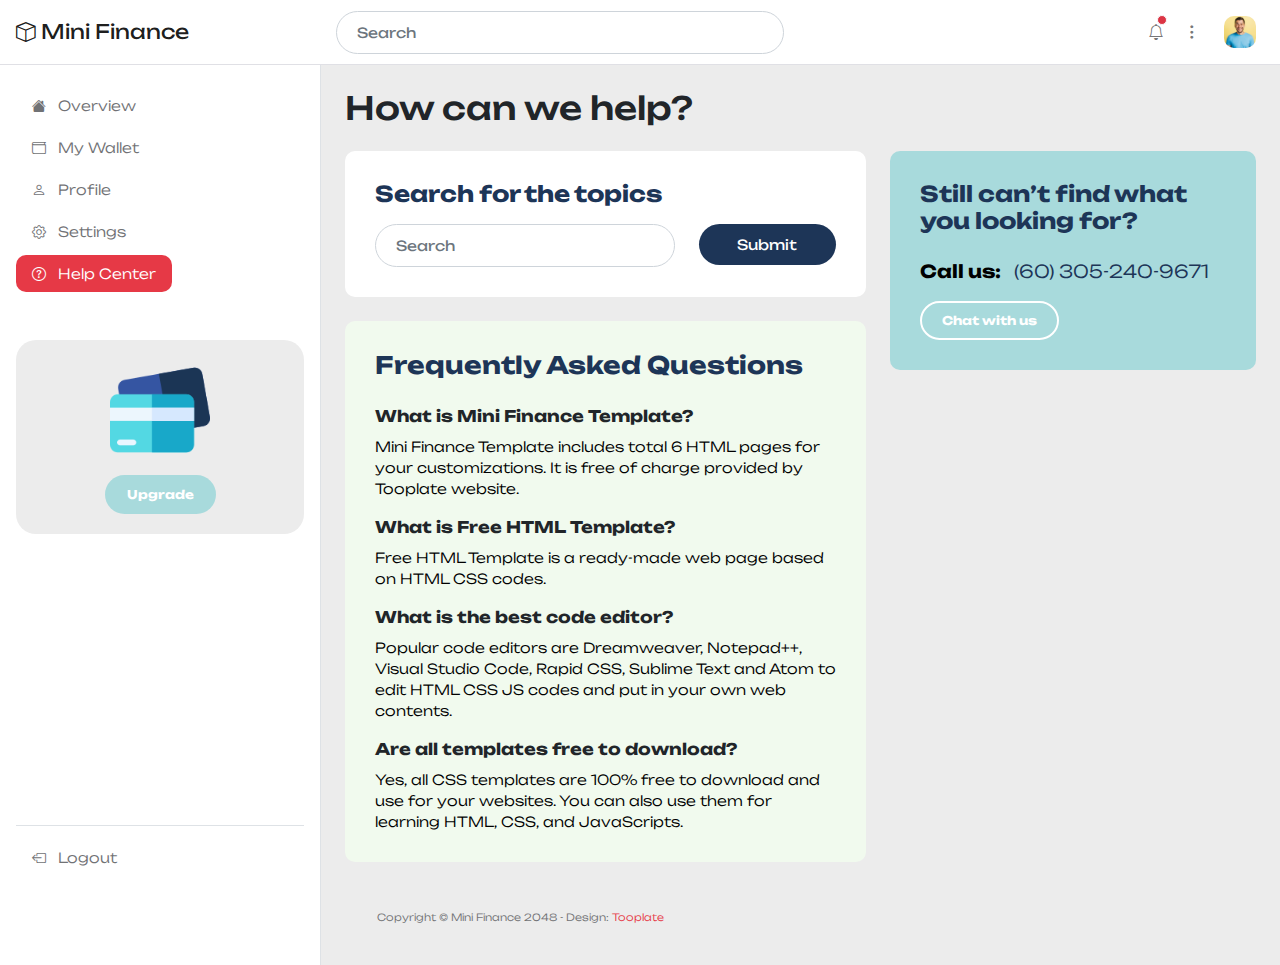
==== SafeGuardBank/src/main/resources/templates/help-center.html @ ced7edf8 "adding logic and controllers" ====
<!doctype html>
<html lang="en">
    <head>
        <meta charset="utf-8">
        <meta name="viewport" content="width=device-width, initial-scale=1">

        <meta name="description" content="">
        <meta name="author" content="">

        <title>Mini Finance - Help Center</title>

        <!-- CSS FILES -->      
        <link rel="preconnect" href="https://fonts.googleapis.com">
        
        <link rel="preconnect" href="https://fonts.gstatic.com" crossorigin>

        <link href="https://fonts.googleapis.com/css2?family=Unbounded:wght@300;400;700&display=swap" rel="stylesheet">

        <link href="../css/bootstrap.min.css" rel="stylesheet">

        <link href="../css/bootstrap-icons.css" rel="stylesheet">

        <link href="../css/tooplate-mini-finance.css" rel="stylesheet">
<!--

Tooplate 2135 Mini Finance

https://www.tooplate.com/view/2135-mini-finance

Bootstrap 5 Dashboard Admin Template

-->
    </head>
    
    <body>
        <header class="navbar sticky-top flex-md-nowrap">
            <div class="col-md-3 col-lg-3 me-0 px-3 fs-6">
                <a class="navbar-brand" href="index.html">
                    <i class="bi-box"></i>
                    Mini Finance
                </a>
            </div>

            <button class="navbar-toggler position-absolute d-md-none collapsed" type="button" data-bs-toggle="collapse" data-bs-target="#sidebarMenu" aria-controls="sidebarMenu" aria-expanded="false" aria-label="Toggle navigation">
                <span class="navbar-toggler-icon"></span>
            </button>

            <form class="custom-form header-form ms-lg-3 ms-md-3 me-lg-auto me-md-auto order-2 order-lg-0 order-md-0" action="#" method="get" role="form">
                <input class="form-control" name="search" type="text" placeholder="Search" aria-label="Search">
            </form>

            <div class="navbar-nav me-lg-2">
                <div class="nav-item text-nowrap d-flex align-items-center">
                    <div class="dropdown ps-3">
                        <a class="nav-link dropdown-toggle text-center" href="#" role="button" data-bs-toggle="dropdown" aria-expanded="false">
                            <i class="bi-bell"></i>
                            <span class="position-absolute start-100 translate-middle p-1 bg-danger border border-light rounded-circle">
                                <span class="visually-hidden">New alerts</span>
                            </span>
                        </a>

                        <ul class="dropdown-menu notifications-block-wrap bg-white shadow">
                            <small>Notifications</small>

                            <li class="notifications-block border-bottom pb-2 mb-2">
                                <a class="dropdown-item d-flex align-items-center" href="#">
                                    <div class="notifications-icon-wrap bg-success">
                                        <i class="notifications-icon bi-check-circle-fill"></i>
                                    </div>

                                    <div>
                                        <span>Your account has been created successfuly.</span>

                                        <p>12 days ago</p>
                                    </div>
                                </a>
                            </li>

                            <li class="notifications-block border-bottom pb-2 mb-2">
                                <a class="dropdown-item d-flex align-items-center" href="#">
                                    <div class="notifications-icon-wrap bg-info">
                                        <i class="notifications-icon bi-folder"></i>
                                    </div>

                                    <div>
                                        <span>Please check. We have sent a Daily report.</span>

                                        <p>10 days ago</p>
                                    </div>
                                </a>
                            </li>

                            <li class="notifications-block">
                                <a class="dropdown-item d-flex align-items-center" href="#">
                                    <div class="notifications-icon-wrap bg-danger">
                                        <i class="notifications-icon bi-question-circle"></i>
                                    </div>

                                    <div>
                                        <span>Account verification failed.</span>

                                        <p>1 hour ago</p>
                                    </div>
                                </a>
                            </li>
                        </ul>
                    </div>

                    <div class="dropdown ps-1">
                        <a class="nav-link dropdown-toggle text-center" href="#" role="button" data-bs-toggle="dropdown" aria-expanded="false">
                            <i class="bi-three-dots-vertical"></i>
                        </a>

                        <div class="dropdown-menu dropdown-menu-social bg-white shadow">
                            <div class="container">
                                <div class="row">
                                    <div class="col-lg-4 col-md-4 col-4">
                                        <a class="dropdown-item text-center" href="#">
                                            <img src="../images/social/search.png" class="profile-image img-fluid" alt="">
                                            <span class="d-block">Google</span>
                                        </a>
                                    </div>

                                    <div class="col-lg-4 col-md-4 col-4">
                                        <a class="dropdown-item text-center" href="#">
                                            <img src="../images/social/spotify.png" class="profile-image img-fluid" alt="">
                                            <span class="d-block">Spotify</span>
                                        </a>
                                    </div>

                                    <div class="col-lg-4 col-md-4 col-4">
                                        <a class="dropdown-item text-center" href="#">
                                            <img src="../images/social/telegram.png" class="profile-image img-fluid" alt="">
                                            <span class="d-block">Telegram</span>
                                        </a>
                                    </div>

                                    <div class="col-lg-4 col-md-4 col-4">
                                        <a class="dropdown-item text-center" href="#">
                                            <img src="../images/social/snapchat.png" class="profile-image img-fluid" alt="">
                                            <span class="d-block">Snapchat</span>
                                        </a>
                                    </div>

                                    <div class="col-lg-4 col-md-4 col-4">
                                        <a class="dropdown-item text-center" href="#">
                                            <img src="../images/social/tiktok.png" class="profile-image img-fluid" alt="">
                                            <span class="d-block">Tiktok</span>
                                        </a>
                                    </div>

                                    <div class="col-lg-4 col-md-4 col-4">
                                        <a class="dropdown-item text-center" href="#">
                                            <img src="../images/social/youtube.png" class="profile-image img-fluid" alt="">
                                            <span class="d-block">Youtube</span>
                                        </a>
                                    </div>
                                </div>
                            </div>
                        </div>
                    </div>

                    <div class="dropdown px-3">
                        <a class="nav-link dropdown-toggle" href="#" role="button" data-bs-toggle="dropdown" aria-expanded="false">
                            <img src="../images/medium-shot-happy-man-smiling.jpg" class="profile-image img-fluid" alt="">
                        </a>
                        <ul class="dropdown-menu bg-white shadow">
                            <li>
                                <div class="dropdown-menu-profile-thumb d-flex">
                                    <img src="../images/medium-shot-happy-man-smiling.jpg" class="profile-image img-fluid me-3" alt="">

                                    <div class="d-flex flex-column">
                                        <small>Thomas</small>
                                        <a href="#">thomas@site.com</a>
                                    </div>
                                </div>
                            </li>

                            <li>
                                <a class="dropdown-item" href="profile.html">
                                    <i class="bi-person me-2"></i>
                                    Profile
                                </a>
                            </li>

                            <li>
                                <a class="dropdown-item" href="setting.html">
                                    <i class="bi-gear me-2"></i>
                                    Settings
                                </a>
                            </li>

                            <li>
                                <a class="dropdown-item" href="help-center.html">
                                    <i class="bi-question-circle me-2"></i>
                                    Help
                                </a>
                            </li>

                            <li class="border-top mt-3 pt-2 mx-4">
                                <a class="dropdown-item ms-0 me-0" href="#">
                                    <i class="bi-box-arrow-left me-2"></i>
                                    Logout
                                </a>
                            </li>
                        </ul>
                    </div>
                </div>
            </div>
        </header>

        <div class="container-fluid">
            <div class="row">
                <nav id="sidebarMenu" class="col-md-3 col-lg-3 d-md-block sidebar collapse">
                    <div class="position-sticky py-4 px-3 sidebar-sticky">
                        <ul class="nav flex-column h-100">
                            <li class="nav-item">
                                <a class="nav-link" aria-current="page" href="index.html">
                                    <i class="bi-house-fill me-2"></i>
                                    Overview
                                </a>
                            </li>

                            <li class="nav-item">
                                <a class="nav-link" href="wallet.html">
                                    <i class="bi-wallet me-2"></i>
                                    My Wallet
                                </a>
                            </li>

                            <li class="nav-item">
                                <a class="nav-link" href="profile.html">
                                    <i class="bi-person me-2"></i>
                                    Profile
                                </a>
                            </li>

                            <li class="nav-item">
                                <a class="nav-link" href="setting.html">
                                    <i class="bi-gear me-2"></i>
                                    Settings
                                </a>
                            </li>

                            <li class="nav-item">
                                <a class="nav-link active" href="help-center.html">
                                    <i class="bi-question-circle me-2"></i>
                                    Help Center
                                </a>
                            </li>

                            <li class="nav-item featured-box mt-lg-5 mt-4 mb-4">
                                <img src="../images/credit-card.png" class="img-fluid" alt="">

                                <a class="btn custom-btn" href="#">Upgrade</a>
                            </li>

                            <li class="nav-item border-top mt-auto pt-2">
                                <a class="nav-link" href="#">
                                    <i class="bi-box-arrow-left me-2"></i>
                                    Logout
                                </a>
                            </li>
                        </ul>
                    </div>
                </nav>

                <main class="main-wrapper col-md-9 ms-sm-auto py-4 col-lg-9 px-md-4 border-start">
                    <div class="title-group mb-3">
                        <h1 class="h2 mb-0">How can we help?</h1>
                    </div>

                    <div class="row my-4">
                        <div class="col-lg-7 col-12">
                            <div class="custom-block bg-white">
                                <form class="custom-form search-form" action="#" method="post" role="form">
                                    <div class="row">
                                        <div class="col-lg-12 mb-2">
                                            <h6>Search for the topics</h6>
                                        </div>

                                        <div class="col-lg-8 col-md-8 col-12">
                                            <input class="form-control mb-lg-0 mb-md-0" name="search" type="text" placeholder="Search" aria-label="Search">
                                        </div>

                                        <div class="col-lg-4 col-md-4 col-12">
                                            <button type="submit" class="form-control">
                                                Submit
                                            </button>
                                        </div>
                                    </div>
                                </form>
                            </div>

                            <div class="custom-block custom-block-faq">
                                <h5 class="mb-4">Frequently Asked Questions</h5>

                                <strong class="d-block mb-2">What is Mini Finance Template?</strong>

                                <p>Mini Finance Template includes total 6 HTML pages for your customizations. It is free of charge provided by Tooplate website.</p>
                                
                                <strong class="d-block mt-3 mb-2">What is Free HTML Template?</strong>

                                <p>Free HTML Template is a ready-made web page based on HTML CSS codes.</p>

                                <strong class="d-block mt-3 mb-2">What is the best code editor?</strong>

                                <p>Popular code editors are Dreamweaver, Notepad++, Visual Studio Code, Rapid CSS, Sublime Text and Atom to edit HTML CSS JS codes and put in your own web contents.</p>

                                 <strong class="d-block mt-3 mb-2">Are all templates free to download?</strong>

                                 <p>Yes, all CSS templates are 100% free to download and use for your websites. You can also use them for learning HTML, CSS, and JavaScripts.</p>
                            </div>
                        </div>

                        <div class="col-lg-5 col-12">
                            <div class="custom-block custom-block-contact">
                                <h6 class="mb-4">Still can’t find what you looking for?</h6>

                                <p>
                                    <strong>Call us:</strong>
                                    <a href="tel: 305-240-9671" class="ms-2">
                                        (60) 
                                        305-240-9671
                                    </a>
                                </p>

                                <a href="#" class="btn custom-btn custom-btn-bg-white mt-3">
                                    Chat with us
                                </a>
                            </div>
                        </div>
                    </div>

                    <footer class="site-footer">
                        <div class="container">
                            <div class="row">
                                
                                <div class="col-lg-12 col-12">
                                    <p class="copyright-text">Copyright © Mini Finance 2048 
                                    - Design: <a rel="sponsored" href="https://www.tooplate.com" target="_blank">Tooplate</a></p>
                                </div>

                            </div>
                        </div>
                    </footer>
                </main>

            </div>
        </div>

        <!-- JAVASCRIPT FILES -->
        <script src="../js/jquery.min.js"></script>
        <script src="../js/bootstrap.bundle.min.js"></script>
        <script src="../js/custom.js"></script>

    </body>
</html>
---- SafeGuardBank/src/main/resources/css/tooplate-mini-finance.css ----
/*

Tooplate 2135 Mini Finance

https://www.tooplate.com/view/2135-mini-finance

*/

/*---------------------------------------
  CUSTOM PROPERTIES ( VARIABLES )             
-----------------------------------------*/
:root {
  --white-color:                  #ffffff;
  --primary-color:                #E63946;
  --secondary-color:              #F1FAEE;
  --section-bg-color:             #ececec;
  --primary-bg-color:             #E63946;
  --custom-btn-bg-color:          #A8DADC;
  --custom-btn-bg-hover-color:    #1D3557;
  --heading-color:                #1D3557;
  --dark-color:                   #000000;
  --p-color:                      #717275;
  --border-color:                 #e0e0e5;
  --link-hover-color:             #E63946;

  --body-font-family:             'Unbounded';

  --h1-font-size:                 74px;
  --h2-font-size:                 46px;
  --h3-font-size:                 32px;
  --h4-font-size:                 28px;
  --h5-font-size:                 24px;
  --h6-font-size:                 22px;
  --p-font-size:                  18px;
  --menu-font-size:               14px;
  --btn-font-size:                12px;
  --copyright-font-size:          10px;

  --border-radius-large:          100px;
  --border-radius-medium:         20px;
  --border-radius-small:          10px;

  --font-weight-light:            300;
  --font-weight-normal:           400;
  --font-weight-bold:             700;
}

body {
  background-color: var(--white-color);
  font-family: var(--body-font-family); 
}


/*---------------------------------------
  TYPOGRAPHY               
-----------------------------------------*/

h2,
h3,
h4,
h5,
h6 {
  color: var(--heading-color);
}

h1,
h2,
h3,
h4,
h5,
h6 {
  font-weight: var(--font-weight-bold);
}

h1 {
  font-size: var(--h1-font-size);
}

h2 {
  font-size: var(--h2-font-size);
}

h3 {
  font-size: var(--h3-font-size);
}

h4 {
  font-size: var(--h4-font-size);
}

h5 {
  font-size: var(--h5-font-size);
}

h6 {
  font-size: var(--h6-font-size);
}

p {
  color: var(--p-color);
  font-size: var(--p-font-size);
  font-weight: var(--font-weight-light);
}

ul li {
  color: var(--p-color);
  font-size: var(--p-font-size);
  font-weight: var(--font-weight-light);
}

a, 
button {
  touch-action: manipulation;
  transition: all 0.3s;
}

a {
  display: inline-block;
  color: var(--primary-color);
  text-decoration: none;
}

a:hover {
  color: var(--link-hover-color);
}

b,
strong {
  font-weight: var(--font-weight-bold);
}


/*---------------------------------------
  SECTION               
-----------------------------------------*/
.main-wrapper {
  background: var(--section-bg-color);
  min-height: calc(100vh - 65px);
}

.section-padding {
  padding: 100px 50px;
}

.title-group small {
  font-weight: var(--font-weight-light);
}

.custom-block.section-bg,
.section-bg {
  background-color: var(--section-bg-color);
}

.custom-block.primary-bg {
  background: var(--primary-bg-color);
}

.featured-box {
  background-color: var(--section-bg-color);
  border-radius: var(--border-radius-medium);
  padding: 20px;
  text-align: center;
}

.featured-box img {
  display: block;
  margin: auto;
  margin-bottom: 15px;
  width: 100px;
  height: auto;
}


/*---------------------------------------
  TAB BAR              
-----------------------------------------*/
.tab-content {
  background-color: var(--white-color);
  border-radius: var(--border-radius-medium);
}

.nav-tabs {
  border-bottom: 1px solid var(--border-color);
  margin-bottom: 35px;
}

.nav-tabs .nav-link {
  border-radius: 0;
  border-top: 0;
  border-right: 0;
  border-left: 0;
  color: var(--p-color);
  font-size: var(--menu-font-size);
  font-weight: var(--font-weight-normal);
  padding: 15px 25px;
  transition: all 0.3s;
}

.nav-tabs .nav-item.show .nav-link, 
.nav-tabs .nav-link.active,
.nav-tabs .nav-link:focus, 
.nav-tabs .nav-link:hover {
  border-bottom-color: var(--primary-color);
  color: var(--primary-color);
}


/*---------------------------------------
  PROFILE IMAGE              
-----------------------------------------*/
.profile-image {
  border-radius: var(--border-radius-small);
  width: 32px;
  height: 32px;
  object-fit: cover;
}

.custom-block-profile-image-wrap {
  max-width: 95.71px;
  margin: auto;
  position: relative;
}

.custom-block-profile-front .custom-block-profile-image-wrap {
  max-width: 130px;
}

.custom-block-profile-front .custom-block-profile-image {
  width: 130px;
  height: 130px;
}

.custom-block-profile-image {
  border-radius: var(--border-radius-large);
  display: block;
  margin: auto;
  width: 95.71px;
  height: 95.71px;
  object-fit: cover;
}

.custom-block .profile-image {
  border-radius: var(--border-radius-medium);
  width: 64px;
  height: 64px;
  margin-right: 10px;
  margin-bottom: 10px;
}

.profile-rounded {
  background: var(--white-color);
  border-radius: var(--border-radius-medium);
  display: inline-block;
  vertical-align: top;
  width: 64px;
  height: 64px;
  text-align: center;
}

.profile-rounded-icon {
  font-size: var(--h2-font-size);
}

.dropdown-menu-profile-thumb {
  margin: 15px 25px;
}

.dropdown-menu-profile-thumb small,
.dropdown-menu-profile-thumb a {
  font-size: var(--btn-font-size);
}

.dropdown-menu.dropdown-menu-social {
  min-width: 340px;
}

.dropdown-menu-social .profile-image {
  margin-bottom: 5px;
}

.dropdown .dropdown-menu-social span {
  font-size: var(--btn-font-size);
}

.dropdown .dropdown-menu-social .dropdown-item {
  display: block;
  margin: auto;
  margin-bottom: 5px;
  padding-right: 0;
  padding-left: 0;
}

.dropdown .dropdown-menu-social .dropdown-item:hover {
  background: var(--section-bg-color);
  color: var(--p-color);
}


/*---------------------------------------
  NOTIFICATIONS ICON              
-----------------------------------------*/
.dropdown-menu.notifications-block-wrap {
  min-width: 465px;
}

.notifications-block-wrap small {
  background: var(--custom-btn-bg-color);
  display: block;
  padding: 15px 30px;
  margin-top: -15px;
  margin-bottom: 10px;
}

.notifications-block p {
  font-size: var(--btn-font-size);
  margin-bottom: 0;
}

.notifications-block span {
  white-space: normal;
}

.dropdown .notifications-block .dropdown-item:hover {
  background: transparent;
  color: var(--dark-color);
}

.notifications-icon-wrap {
  background: var(--section-bg-color);
  border-radius: var(--border-radius-medium);
  width: 32px;
  min-width: 32px;
  height: 32px;
  line-height: 32px;
  text-align: center;
  margin-right: 10px;
}

.notifications-icon {
  font-size: var(--p-font-size);
  color: var(--white-color);
}


/*---------------------------------------
  CUSTOM BUTTON               
-----------------------------------------*/
.custom-btn {
  background: var(--custom-btn-bg-color);
  border: 2px solid transparent;
  border-radius: var(--border-radius-large);
  color: var(--white-color);
  font-size: var(--btn-font-size);
  font-weight: var(--font-weight-bold);
  line-height: normal;
  transition: all 0.3s;
  padding: 10px 20px;
}

.custom-btn:hover {
  background: var(--custom-btn-bg-hover-color);
  color: var(--white-color);
}

.custom-border-btn {
  background: transparent;
  border: 2px solid var(--custom-btn-bg-color);
  color: var(--custom-btn-bg-color);
}

.custom-btn-bg-white {
  border-color: var(--white-color);
  color: var(--white-color);
}

.custom-btn-italic {
  font-style: italic;
}


/*---------------------------------------
  NAVIGATION              
-----------------------------------------*/
.sidebar {
  background: var(--white-color);
  position: fixed;
  top: 0;
  bottom: 0;
  left: 0;
  z-index: 100;
  padding: 58px 0 0;
}

.sidebar-sticky {
  height: calc(100vh - 58px);
  overflow-x: hidden;
  overflow-y: auto;
  position: relative;
}

.logo-image {
  width: 32px;
  height: auto;
}

.navbar {
  background: var(--white-color);
  border-bottom: 1px solid var(--border-color);
  padding-top: 8px;
  padding-bottom: 8px;
}

.navbar .nav-link {
  position: relative;
}

.navbar .header-form {
  width: 35%;
}

.navbar .header-form .form-control {
  margin-bottom: 0;
}

.navbar .dropdown-toggle::after {
  display: none;
}

.dropdown-menu {
  overflow: hidden;
  min-width: 240px;
  padding-top: 15px;
  padding-bottom: 15px;
}

.dropdown-toggle {
  width: 32px;
}

.dropdown-toggle .start-100 {
  top: 8px;
  left: 68%!important;
}

.dropdown .dropdown-item {
  border-radius: var(--border-radius-small);
  color: var(--p-color);
  font-size: var(--menu-font-size);
  font-weight: var(--font-weight-light);
  display: inline-block;
  margin-right: 15px;
  margin-left: 15px;
  padding-top: 7px;
  padding-bottom: 7px;
  width: auto;
}

.dropdown .dropdown-item:hover {
  background: var(--primary-color);
  color: var(--white-color);
}

.navbar-nav .dropdown-menu {
  border-color: transparent;
  border-radius: var(--border-radius-small);
  position: absolute;
}

.dropdown-menu[data-bs-popper] {
  right: 0;
  left: auto;
}

#sidebarMenu .nav {
  flex-wrap: inherit;
}

#sidebarMenu .nav-link {
  border-radius: var(--border-radius-small);
  color: var(--p-color);
  font-size: var(--menu-font-size);
  display: inline-block;
  position: relative;
  margin-top: 5px;
}

#sidebarMenu .nav-link.active, 
#sidebarMenu .nav-link:hover {
  background: var(--primary-color);
  color: var(--white-color);
}

.navbar-toggler {
  background: var(--primary-color);
  border-radius: var(--border-radius-small);
  position: fixed;
  top: 0;
  bottom: 0;
  right: 0;
  z-index: 222;
  border: 0;
  padding: 0;
  cursor: pointer;
  margin: 10px;
  width: 40px;
  height: 40px;
  outline: none;
}

.navbar-toggler:focus {
  outline: none;
  box-shadow: none;
}

.navbar-toggler[aria-expanded="true"] .navbar-toggler-icon {
  background: transparent;
}

.navbar-toggler[aria-expanded="true"] .navbar-toggler-icon:before,
.navbar-toggler[aria-expanded="true"] .navbar-toggler-icon:after {
  transition: top 300ms 50ms ease, -webkit-transform 300ms 350ms ease;
  transition: top 300ms 50ms ease, transform 300ms 350ms ease;
  transition: top 300ms 50ms ease, transform 300ms 350ms ease, -webkit-transform 300ms 350ms ease;
  top: 0;
}

.navbar-toggler[aria-expanded="true"] .navbar-toggler-icon:before {
  transform: rotate(45deg);
}

.navbar-toggler[aria-expanded="true"] .navbar-toggler-icon:after {
  transform: rotate(-45deg);
}

.navbar-toggler .navbar-toggler-icon {
  background: var(--white-color);
  transition: background 10ms 300ms ease;
  display: block;
  margin: auto;
  width: 23px;
  height: 2px;
  position: relative;
}

.navbar-toggler .navbar-toggler-icon:before,
.navbar-toggler .navbar-toggler-icon:after {
  transition: top 300ms 350ms ease, -webkit-transform 300ms 50ms ease;
  transition: top 300ms 350ms ease, transform 300ms 50ms ease;
  transition: top 300ms 350ms ease, transform 300ms 50ms ease, -webkit-transform 300ms 50ms ease;
  position: absolute;
  right: 0;
  left: 0;
  background: var(--white-color);
  width: 23px;
  height: 2px;
  content: '';
}

.navbar-toggler .navbar-toggler-icon::before {
  top: -8px;
}

.navbar-toggler .navbar-toggler-icon::after {
  top: 8px;
}


/*---------------------------------------
  CUSTOM BLOCK               
-----------------------------------------*/
.custom-block {
  background: var(--secondary-color);
  border-radius: var(--border-radius-small);
  position: relative;
  overflow: hidden;
  margin-bottom: 24px;
  padding: 30px;
}

.custom-block h2,
.custom-block p {
  position: relative;
  z-index: 2;
}

.custom-block-balance::before {
  content: "";
  background: var(--custom-btn-bg-color);
  background: #ff0000;
  border-radius: 100%;
  width: 200px;
  height: 200px;
  position: absolute;
  top: -65px;
  right: -25px;
  transform: rotate(-25deg);
}

.custom-block-balance::after {
  content: "";
  background: var(--primary-color);
  background: #ffa500;
  border-radius: 100%;
  width: 180px;
  height: 180px;
  position: absolute;
  top: -75px;
  right: -25px;
  transform: rotate(-25deg);
}

.custom-block-edit-icon {
  background: var(--primary-color);
  border-radius: var(--border-radius-large);
  color: var(--white-color);
  width: 35px;
  height: 35px;
  line-height: 35px;
  text-align: center;
}

.custom-block-edit-icon:hover {
  background: var(--custom-btn-bg-color);
  color: var(--white-color);
}

.custom-block-profile .custom-block-edit-icon {
  position: absolute;
  bottom: 0;
  right: 0;
}

.custom-block-profile-front .custom-block-edit-icon {
  bottom: 10px;
}

.custom-block-bottom {
  background: var(--custom-btn-bg-color);
  text-align: center;
}

.custom-block.custom-block-bottom small {
  text-transform: none;
}

.custom-block-bottom-item {
  flex: auto;
}

.custom-block-icon {
  background: var(--secondary-color);
  border-radius: var(--border-radius-medium);
  font-size: var(--h6-font-size);
  width: 55px;
  height: 55px;
  line-height: 55px;
  text-align: center;
  color: var(--dark-color);
  display: block;
  margin: auto;
  margin-bottom: 10px;
  transition: all 0.3s;
}

.custom-block-icon:hover {
  background: var(--custom-btn-bg-hover-color);
  color: var(--white-color);
}

.custom-block p {
  color: var(--dark-color);
  margin-bottom: 0;
}

.custom-block small {
  color: var(--p-color);
  font-size: var(--btn-font-size);
  text-transform: uppercase;
}

.custom-block-numbers {
  margin-bottom: 10px;
}

.custom-block-numbers span {
  color: var(--dark-color);
  display: inline-block;
  vertical-align: middle;
  font-size: var(--p-font-size);
  margin-right: 10px;
  position: relative;
  top: 3px;
}

.custom-block-image {
  border: 10px solid var(--primary-color);
  border-radius: 100%;
  position: absolute;
  top: -60px;
  right: 20px;
  left: 0;
  width: 120px;
  height: 120px;
  margin: auto;
  object-fit: cover;
}

.custom-block-exchange,
.custom-block-contact {
  background: var(--custom-btn-bg-color);
}

.custom-block-exchange .border-bottom {
  border-bottom: 1px solid #c6e5e7 !important;
}

.custom-block-exchange h6 {
  font-size: var(--menu-font-size);
  font-weight: var(--font-weight-normal);
}

.custom-block-exchange p + h6 {
  color: var(--p-color);
}

.exchange-image {
  border-radius: var(--border-radius-small);
  width: 64px;
  height: auto;
  margin-right: 15px;
}

.custom-block-transations p {
  font-size: var(--menu-font-size);
  margin-bottom: 0;
}

.custom-block-transations small {
  text-transform: none;
}

.custom-block-transations p a {
  color: var(--dark-color);
}

.custom-block-transations p a:hover {
  color: var(--primary-color);
}

.custom-block-transation-detail h6,
.custom-block-transation-detail-item p {
  font-size: var(--menu-font-size);
}

.custom-block-transation-detail-item {
  flex: auto;
}

.custom-block-faq p {
  font-size: var(--menu-font-size);
}

.custom-block-contact p a {
  color: var(--heading-color);
}

.custom-block-contact p a:hover {
  color: var(--white-color);
}

.custom-block-profile p {
  font-size: var(--menu-font-size);
}

.custom-block-profile span,
.custom-block-profile p a {
  color: var(--p-color);
  max-width: 200px;
}

.custom-block-profile p a:hover {
  color: var(--primary-color);
}

.custom-block-profile strong {
  min-width: 125px;
  margin-right: 10px;
}


/*---------------------------------------
  SEARCH, PROFILE FORM               
-----------------------------------------*/
.profile-form .input-group .form-control {
  background: #e9ecef;
}

.profile-form .profile-image {
  width: 52px;
  height: 52px;
}

.profile-form .input-group:not(.has-validation)>:not(:last-child):not(.dropdown-toggle):not(.dropdown-menu):not(.form-floating) {
  border-radius: var(--border-radius-medium);
}

.profile-form .input-group>:not(:first-child):not(.dropdown-menu):not(.valid-tooltip):not(.valid-feedback):not(.invalid-tooltip):not(.invalid-feedback) {
  margin-left: 0;
  border-radius: var(--border-radius-medium);
}


/*---------------------------------------
  ACCOUNT TABLE               
-----------------------------------------*/
.account-table {
  background: var(--section-bg-color);
  border-radius: var(--border-radius-small);
  position: relative;
  overflow: hidden;
}

.account-table>:not(caption)>*>* {
  border-bottom: 0;
  padding: 15px 10px;
}

.account-table thead {
  background: var(--custom-btn-bg-color);
}

.account-table th,
.account-table tr {
  font-size: var(--btn-font-size);
  padding: 15px 10px;
}

.account-table th {
  padding: 12px 15px;
}

.account-table tr {
  font-weight: var(--font-weight-normal);
}

.account-table tbody tr:nth-child(odd) {
  background: var(--white-color);
}

.badge {
  border-radius: var(--border-radius-large);
  font-weight: var(--font-weight-normal);
  line-height: normal;
  padding-right: 10px;
  padding-left: 10px;
  padding-bottom: 4px;
}


/*---------------------------------------
  PAGINATION              
-----------------------------------------*/
.pagination {
  margin-top: 20px;
}

.page-link {
  border-radius: var(--border-radius-medium);
  color: var(--p-color);
  font-size: var(--btn-font-size);
  margin: 0 5px;
  padding: 10px 20px;
}

.page-link:hover,
.page-item:first-child .page-link:hover,
.page-item:last-child .page-link:hover {
  background-color: var(--custom-btn-bg-color);
  color: var(--white-color);
}

.page-item:not(:first-child) .page-link {
  margin-left: 10px;
}

.page-item:first-child .page-link {
  margin-right: 10px;
}

.page-item:first-child .page-link,
.page-item:last-child .page-link {
  border-radius: var(--border-radius-medium);
  font-weight: var(--font-weight-bold);
  margin-left: 15px;
}

.active>.page-link, .page-link.active {
  background-color: var(--custom-btn-bg-color);
  border-color: var(--secondary-color);
}


/*---------------------------------------
  CUSTOM FORM               
-----------------------------------------*/
.custom-form .form-control {
  color: var(--p-color);
  border-radius: var(--border-radius-large);
  font-size: var(--menu-font-size);
  margin-bottom: 24px;
  padding: 10px 20px;
  outline: none;
  transition: all 0.3s;
}

.form-check-input:checked {
  background-color: var(--custom-btn-bg-hover-color);
  border-color: var(--custom-btn-bg-hover-color);
}

.form-check-label {
  color: var(--p-color);
}

.custom-form .form-control:hover,
.custom-form .form-control:focus {
  background: var(--section-bg-color);
  border-color: transparent;
}

.custom-form button[type="button"],
.custom-form button[type="submit"] {
  border-radius: var(--border-radius-large);
  font-size: var(--menu-font-size);
  transition: all 0.3s;
  margin-bottom: 0;
}

.custom-form button[type="submit"] {
  background: var(--custom-btn-bg-hover-color);
  border: none;
  color: var(--white-color);
}

.custom-form button[type="submit"]:hover,
.custom-form button[type="submit"]:focus {
  background: var(--custom-btn-bg-color);
  border-color: transparent;
}


/*---------------------------------------
  SITE FOOTER              
-----------------------------------------*/
.site-footer {
  padding-right: 20px;
  padding-left: 20px;
}

.copyright-text {
  font-size: var(--copyright-font-size);
}


/*---------------------------------------
  RESPONSIVE STYLES               
-----------------------------------------*/
@media screen and (max-width: 1200px) {
  h1 {
    font-size: 62px;
  }
}

@media screen and (max-width: 991px) {
  h1 {
    font-size: 54px;
  }

  h2 {
    font-size: 36px;
  }

  h3 {
    font-size: 32px;
  }

  h4 {
    font-size: 28px;
  }

  h5 {
    font-size: 20px;
  }

  h6 {
    font-size: 18px;
  }
}


@media screen and (max-width: 767px) {
  #sidebarMenu {
    top: 60px;
  }

  .sidebar-sticky {
    top: 117px;
    height: calc(100vh - 117px);
  }

  .navbar .header-form {
    width: 100%;
    margin: 10px;
  }

  .navbar .nav-link {
    padding-top: 7px;
  }

  .navbar-nav .dropdown:last-child {
    margin-right: 50px;
  }
}


@media screen and (max-width: 580px) {
  .navbar-nav .dropdown-menu {
    width: 95%;
    min-width: 240px;
    margin: auto;
    top: 60px;
    right: 0;
    left: 0;
  }

  .dropdown-menu[data-bs-popper] {
    top: 60px;
    right: 0;
    left: 0;
  }

  .dropdown, .dropdown-center, .dropend, .dropstart, .dropup, .dropup-center {
    position: inherit;
  }
}


@media screen and (max-width: 480px) {
  h1 {
    font-size: 38px;
  }

  h2 {
    font-size: 28px;
  }

  h3 {
    font-size: 26px;
  }

  h4 {
    font-size: 22px;
  }

  h5 {
    font-size: 20px;
  }

  .navbar-nav .dropdown-menu {
    width: 95%;
    min-width: 240px;
    margin: auto;
    top: 60px;
    right: 0;
    left: 0;
  }

  .dropdown-menu[data-bs-popper] {
    top: 60px;
    right: 0;
    left: 0;
  }

  .dropdown, .dropdown-center, .dropend, .dropstart, .dropup, .dropup-center {
    position: inherit;
  }

  .navbar-brand,
  .custom-block p {
    font-size: var(--menu-font-size);
  }

  .custom-block .profile-image {
    width: 32px;
    height: 32px;
  }

  .profile-form .profile-image {
    width: 42px;
    height: 42px;
  }

  .custom-block-bottom-item {
    flex: 35%;
    margin-top: 5px;
    margin-bottom: 5px;
  }

  .custom-block-profile-image-wrap {
    max-width: 100px;
  }

  .custom-block-profile-front .custom-block-profile-image,
  .custom-block-profile-image {
    width: 100px;
    height: 100px;
  }

  .custom-block-profile .custom-block-edit-icon {
    bottom: 10px;
  }

  .nav-tabs {
    margin-bottom: 25px;
  }

  .nav-tabs .nav-link {
    padding: 10px;
  }

  .nav-tabs .nav-link,
  .custom-block-exchange h6 {
    font-size: var(--btn-font-size);
  }

  .exchange-image {
    width: 42px;
  }

  .profile-rounded {
    width: 32px;
    height: 32px;
  }

  .profile-rounded-icon {
    font-size: var(--h6-font-size);
  }
}
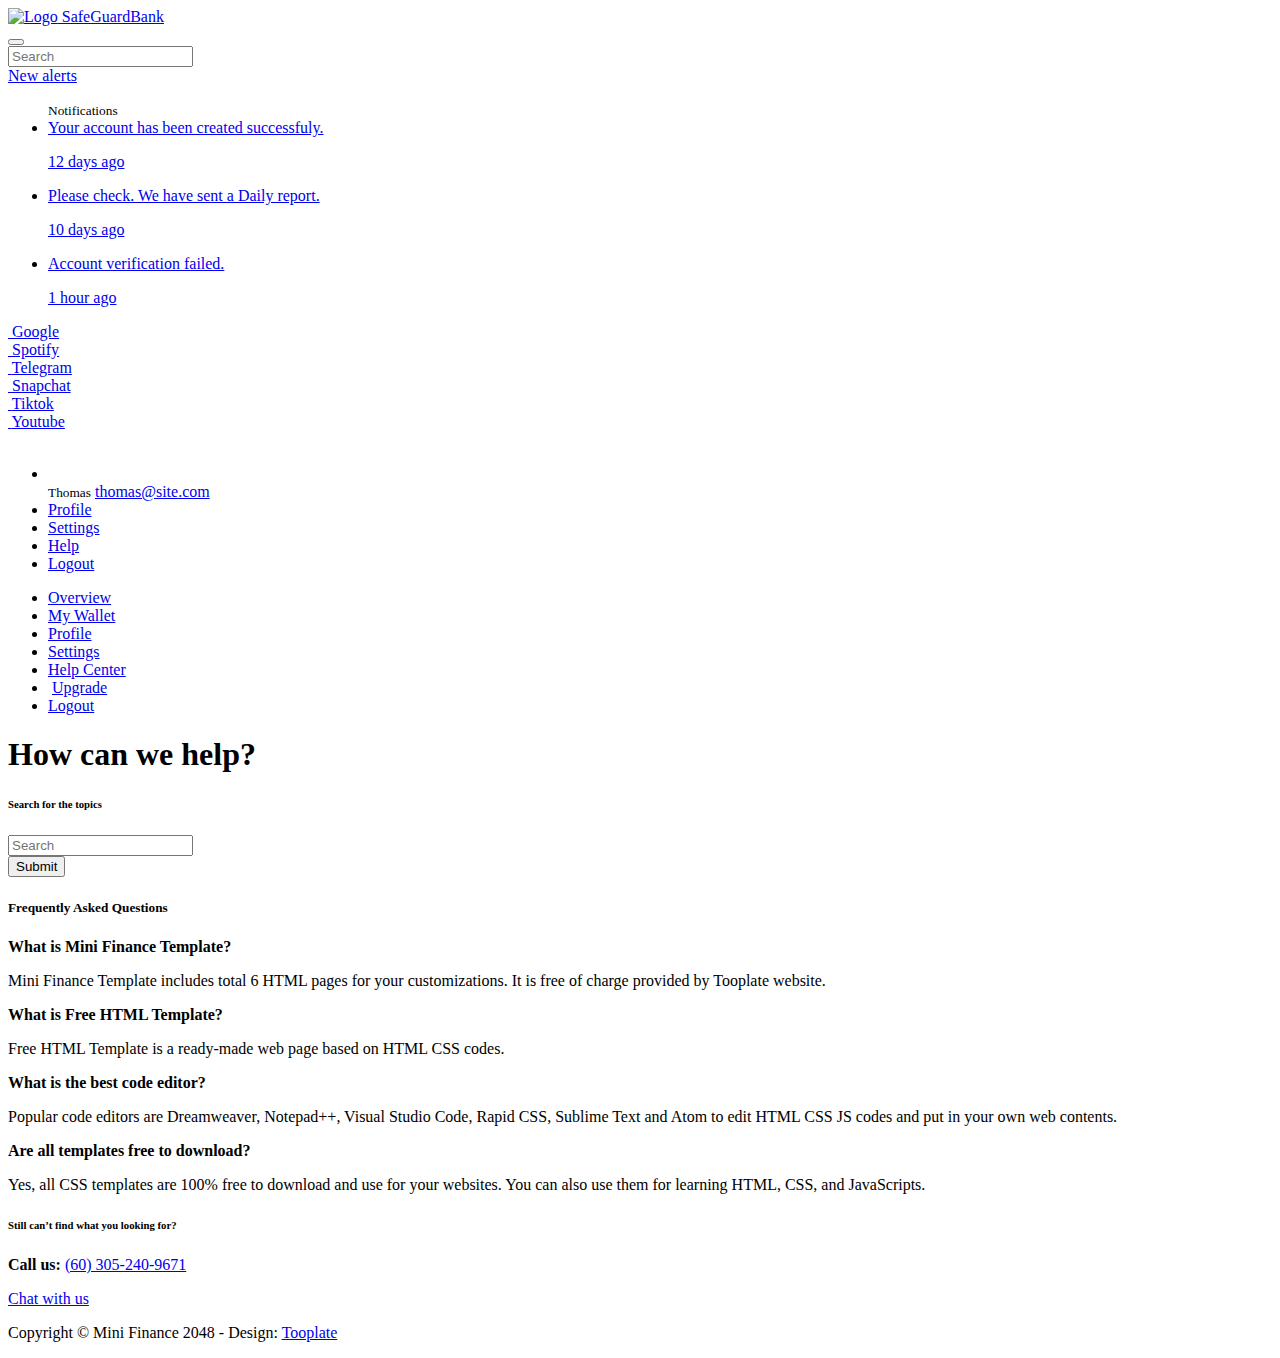
==== commit 31ea5f0e: "adding card model and light refactor on the html & css" ====
--- a/SafeGuardBank/src/main/resources/templates/help-center.html
+++ b/SafeGuardBank/src/main/resources/templates/help-center.html
@@ -7,7 +7,7 @@
         <meta name="description" content="">
         <meta name="author" content="">
 
-        <title>Mini Finance - Help Center</title>
+        <title>SafeGuardBank - Help Center</title>
 
         <!-- CSS FILES -->      
         <link rel="preconnect" href="https://fonts.googleapis.com">
@@ -16,11 +16,11 @@
 
         <link href="https://fonts.googleapis.com/css2?family=Unbounded:wght@300;400;700&display=swap" rel="stylesheet">
 
-        <link href="../css/bootstrap.min.css" rel="stylesheet">
-
-        <link href="../css/bootstrap-icons.css" rel="stylesheet">
-
-        <link href="../css/tooplate-mini-finance.css" rel="stylesheet">
+        <link th:href="@{/css/bootstrap.min.css}" rel="stylesheet">
+
+        <link th:href="@{/css/bootstrap-icons.css}" rel="stylesheet">
+
+        <link th:href="@{/css/tooplate-mini-finance.css}" rel="stylesheet">
 <!--
 
 Tooplate 2135 Mini Finance
@@ -35,9 +35,9 @@
     <body>
         <header class="navbar sticky-top flex-md-nowrap">
             <div class="col-md-3 col-lg-3 me-0 px-3 fs-6">
-                <a class="navbar-brand" href="index.html">
-                    <i class="bi-box"></i>
-                    Mini Finance
+                <a class="navbar-brand d-flex align-items-center" href="index.html" style="text-align: center">
+                    <img th:src="@{/images/safe-guard-bank-logo.png}" alt="Logo" style="height: 35px; width: 40px; padding-bottom: 2px" class="d-inline-block align-text-top me-2 safe-guard-bank-logo">
+                    SafeGuardBank
                 </a>
             </div>
 
@@ -116,42 +116,42 @@
                                 <div class="row">
                                     <div class="col-lg-4 col-md-4 col-4">
                                         <a class="dropdown-item text-center" href="#">
-                                            <img src="../images/social/search.png" class="profile-image img-fluid" alt="">
+                                            <img th:src="@{/images/social/search.png}" class="profile-image img-fluid" alt="">
                                             <span class="d-block">Google</span>
                                         </a>
                                     </div>
 
                                     <div class="col-lg-4 col-md-4 col-4">
                                         <a class="dropdown-item text-center" href="#">
-                                            <img src="../images/social/spotify.png" class="profile-image img-fluid" alt="">
+                                            <img th:src="@{/images/social/spotify.png}" class="profile-image img-fluid" alt="">
                                             <span class="d-block">Spotify</span>
                                         </a>
                                     </div>
 
                                     <div class="col-lg-4 col-md-4 col-4">
                                         <a class="dropdown-item text-center" href="#">
-                                            <img src="../images/social/telegram.png" class="profile-image img-fluid" alt="">
+                                            <img th:src="@{/images/social/telegram.png}" class="profile-image img-fluid" alt="">
                                             <span class="d-block">Telegram</span>
                                         </a>
                                     </div>
 
                                     <div class="col-lg-4 col-md-4 col-4">
                                         <a class="dropdown-item text-center" href="#">
-                                            <img src="../images/social/snapchat.png" class="profile-image img-fluid" alt="">
+                                            <img th:src="@{/images/social/snapchat.png}" class="profile-image img-fluid" alt="">
                                             <span class="d-block">Snapchat</span>
                                         </a>
                                     </div>
 
                                     <div class="col-lg-4 col-md-4 col-4">
                                         <a class="dropdown-item text-center" href="#">
-                                            <img src="../images/social/tiktok.png" class="profile-image img-fluid" alt="">
+                                            <img th:src="@{/images/social/tiktok.png}" class="profile-image img-fluid" alt="">
                                             <span class="d-block">Tiktok</span>
                                         </a>
                                     </div>
 
                                     <div class="col-lg-4 col-md-4 col-4">
                                         <a class="dropdown-item text-center" href="#">
-                                            <img src="../images/social/youtube.png" class="profile-image img-fluid" alt="">
+                                            <img th:src="@{/images/social/youtube.png}" class="profile-image img-fluid" alt="">
                                             <span class="d-block">Youtube</span>
                                         </a>
                                     </div>
@@ -162,12 +162,12 @@
 
                     <div class="dropdown px-3">
                         <a class="nav-link dropdown-toggle" href="#" role="button" data-bs-toggle="dropdown" aria-expanded="false">
-                            <img src="../images/medium-shot-happy-man-smiling.jpg" class="profile-image img-fluid" alt="">
+                            <img th:src="@{/images/medium-shot-happy-man-smiling.jpg}" class="profile-image img-fluid" alt="">
                         </a>
                         <ul class="dropdown-menu bg-white shadow">
                             <li>
                                 <div class="dropdown-menu-profile-thumb d-flex">
-                                    <img src="../images/medium-shot-happy-man-smiling.jpg" class="profile-image img-fluid me-3" alt="">
+                                    <img th:src="@{/images/medium-shot-happy-man-smiling.jpg}" class="profile-image img-fluid me-3" alt="">
 
                                     <div class="d-flex flex-column">
                                         <small>Thomas</small>
@@ -250,7 +250,7 @@
                             </li>
 
                             <li class="nav-item featured-box mt-lg-5 mt-4 mb-4">
-                                <img src="../images/credit-card.png" class="img-fluid" alt="">
+                                <img th:src="@{/images/credit-card.png}" class="img-fluid" alt="">
 
                                 <a class="btn custom-btn" href="#">Upgrade</a>
                             </li>
@@ -350,9 +350,9 @@
         </div>
 
         <!-- JAVASCRIPT FILES -->
-        <script src="../js/jquery.min.js"></script>
-        <script src="../js/bootstrap.bundle.min.js"></script>
-        <script src="../js/custom.js"></script>
+        <script src="../static/js/jquery.min.js"></script>
+        <script src="../static/js/bootstrap.bundle.min.js"></script>
+        <script src="../static/js/custom.js"></script>
 
     </body>
 </html>